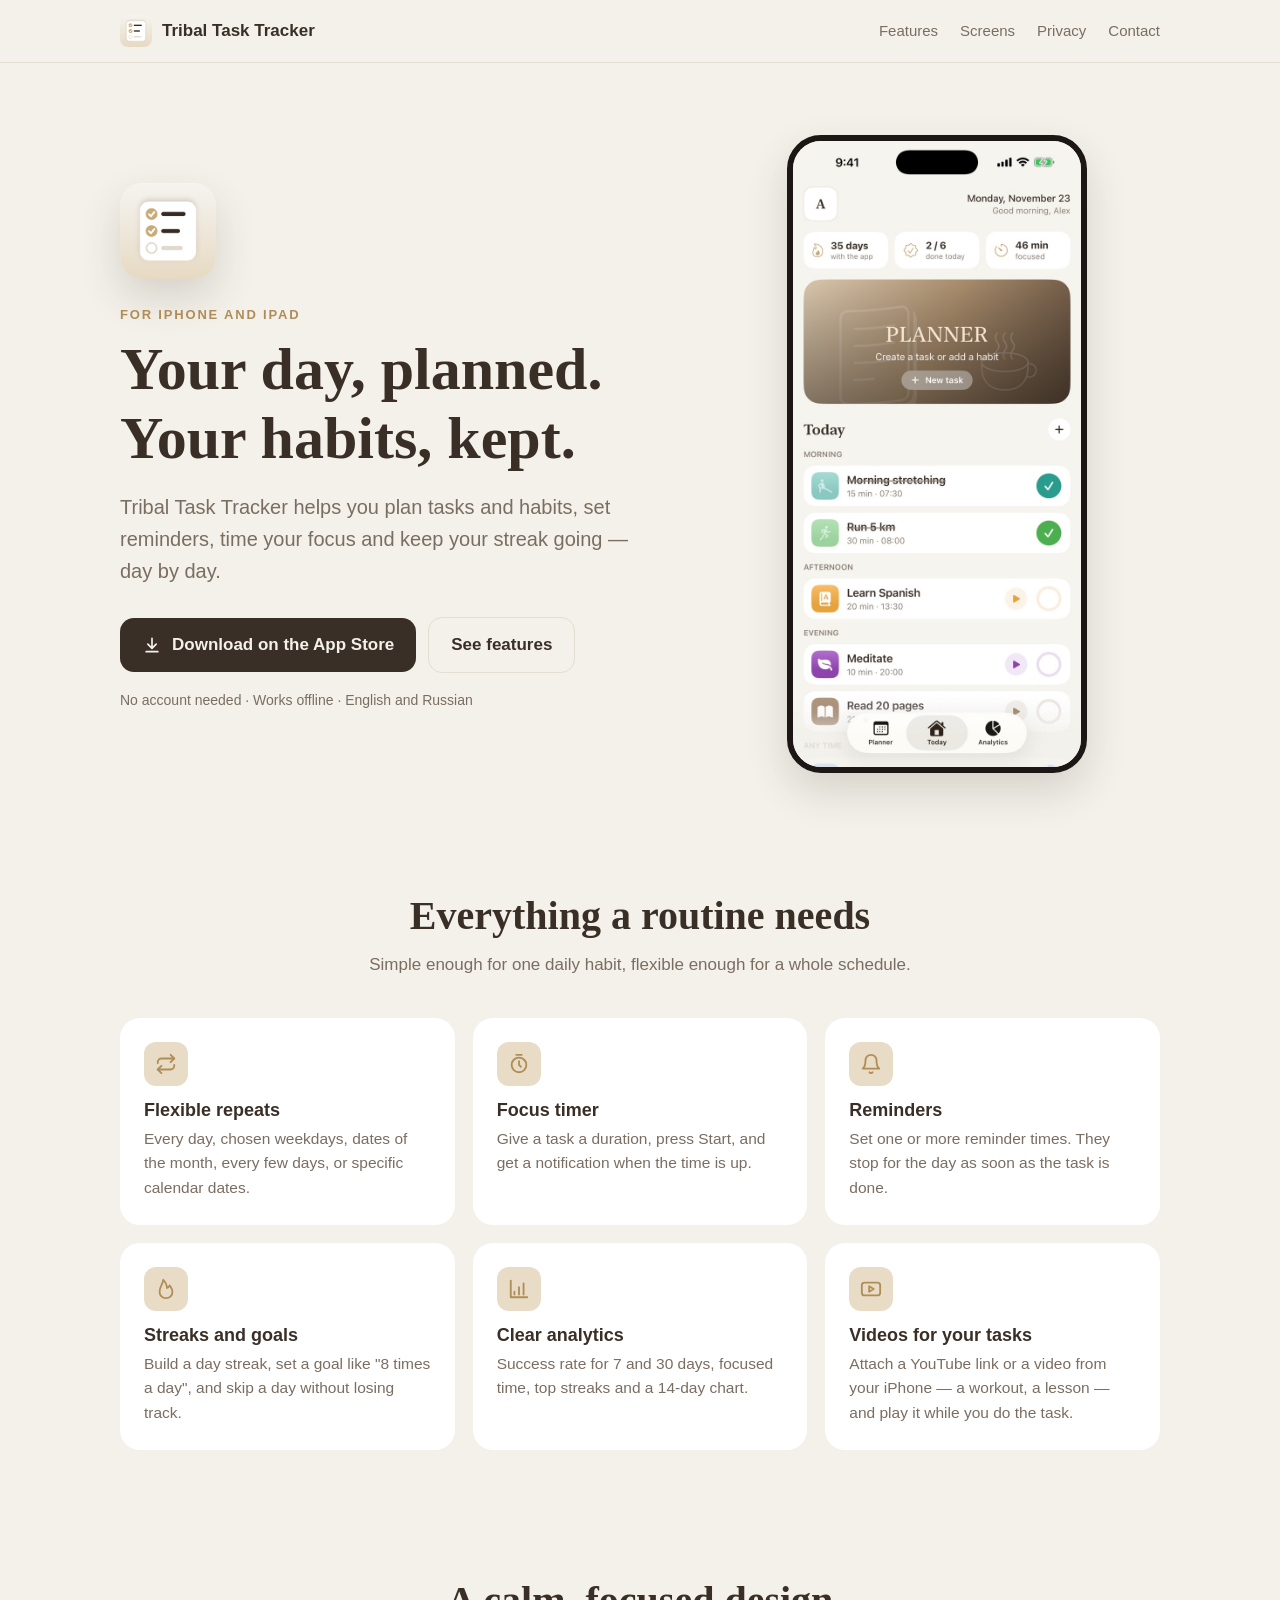
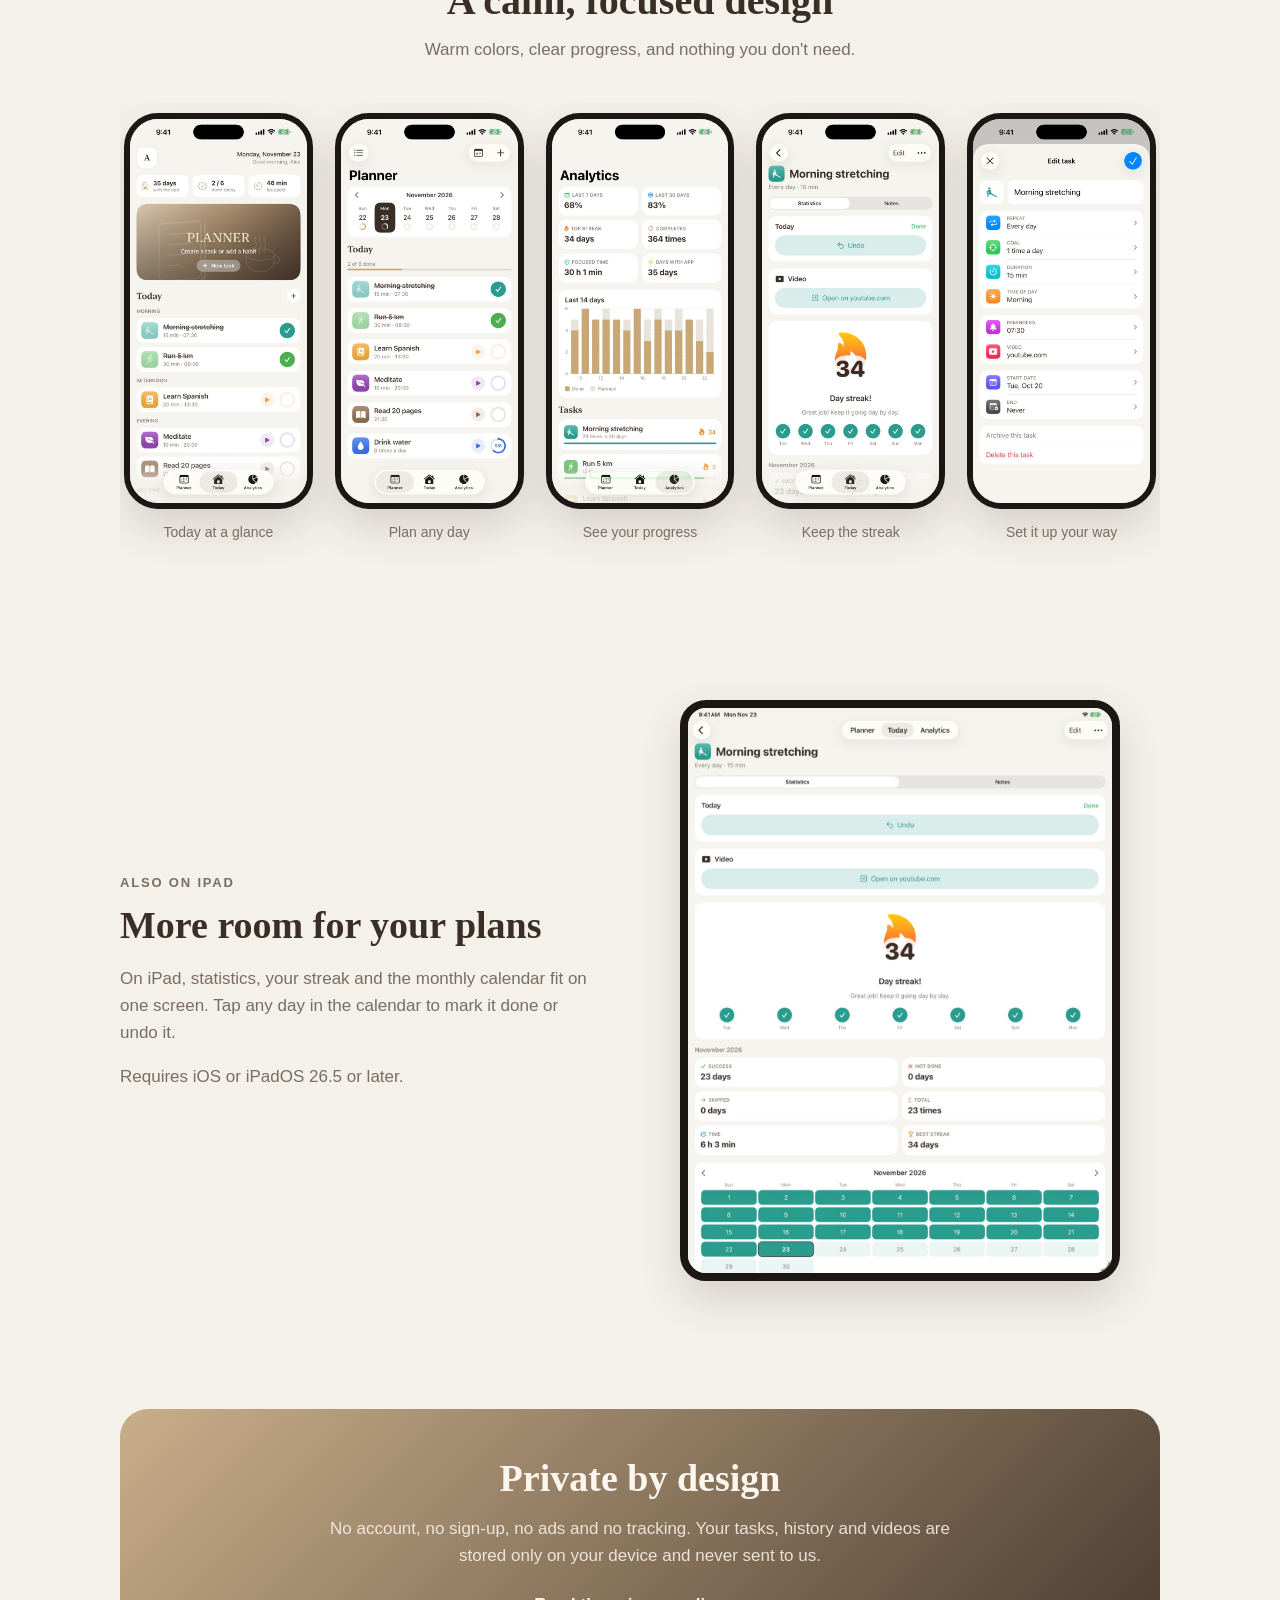
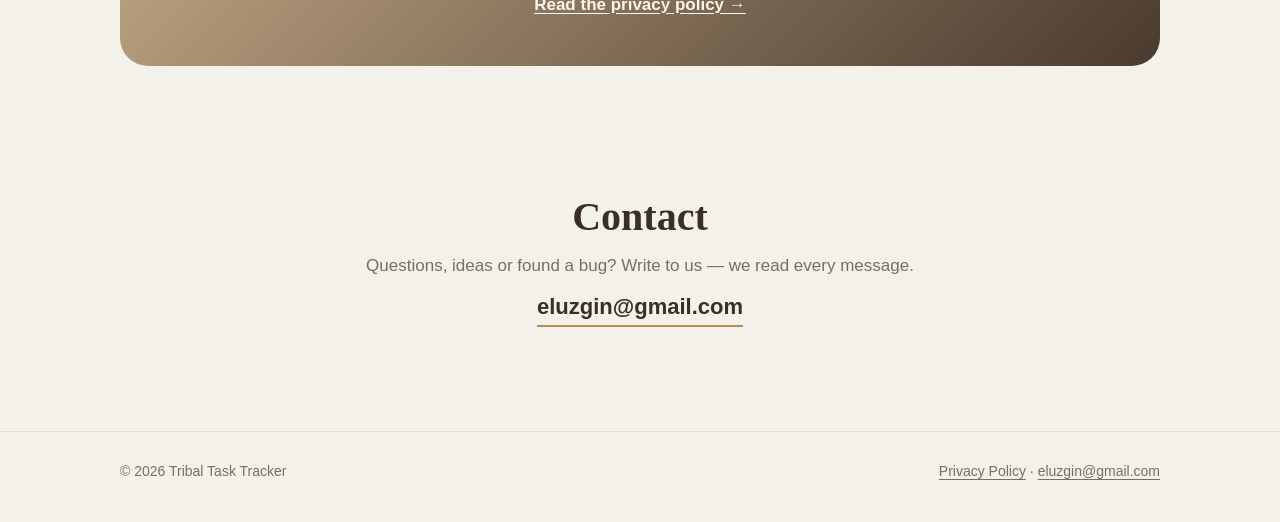
==== index.html @ 2f7b5831 "Add web site" ====
<!doctype html>
<html lang="en">
<head>
  <meta charset="utf-8">
  <meta name="viewport" content="width=device-width, initial-scale=1">
  <title>Tribal Task Tracker — tasks, habits and streaks for iPhone and iPad</title>
  <meta name="description" content="Tribal Task Tracker helps you plan tasks and habits, set reminders, time your focus and keep your streak. Private by design: all data stays on your device.">
  <meta property="og:title" content="Tribal Task Tracker">
  <meta property="og:description" content="Plan tasks and habits, set reminders and keep your streak. All data stays on your device.">
  <meta property="og:image" content="images/1-today.jpg">
  <link rel="icon" type="image/png" href="images/favicon.png">
  <link rel="apple-touch-icon" href="images/apple-touch-icon.png">
  <link rel="stylesheet" href="styles.css">
</head>
<body>
  <header class="site-header">
    <div class="wrap">
      <a class="brand" href="#top"><img src="images/icon.png" alt="">Tribal Task Tracker</a>
      <nav class="nav">
        <a class="hide-sm" href="#features">Features</a>
        <a class="hide-sm" href="#screens">Screens</a>
        <a href="privacy.html">Privacy</a>
        <a href="#contact">Contact</a>
      </nav>
    </div>
  </header>

  <main id="top">
    <section class="hero">
      <div class="wrap">
        <div>
          <img class="hero-icon" src="images/icon.png" alt="Tribal Task Tracker app icon">
          <p class="eyebrow">For iPhone and iPad</p>
          <h1>Your day, planned. Your habits, kept.</h1>
          <p class="lead">Tribal Task Tracker helps you plan tasks and habits, set reminders, time your focus and keep your streak going — day by day.</p>
          <div class="cta">
            <a class="button" href="https://apps.apple.com/app/id6837457190">
              <svg viewBox="0 0 24 24" aria-hidden="true"><path d="M12 3a1 1 0 0 1 1 1v9.59l3.3-3.3a1 1 0 1 1 1.4 1.42l-5 5a1 1 0 0 1-1.4 0l-5-5a1 1 0 1 1 1.4-1.42l3.3 3.3V4a1 1 0 0 1 1-1zM5 19h14a1 1 0 1 1 0 2H5a1 1 0 1 1 0-2z"/></svg>
              Download on the App Store
            </a>
            <a class="button secondary" href="#features">See features</a>
          </div>
          <p class="meta">No account needed · Works offline · English and Russian</p>
        </div>
        <div class="hero-shot">
          <img class="phone" src="images/1-today.jpg" alt="The Today screen showing morning, afternoon and evening tasks with progress" width="660" height="1434">
        </div>
      </div>
    </section>

    <section id="features">
      <div class="wrap">
        <div class="section-head">
          <h2>Everything a routine needs</h2>
          <p>Simple enough for one daily habit, flexible enough for a whole schedule.</p>
        </div>
        <div class="features">
          <div class="feature">
            <div class="ico"><svg viewBox="0 0 24 24"><path d="M17 2l4 4-4 4"/><path d="M3 11v-1a4 4 0 0 1 4-4h14"/><path d="M7 22l-4-4 4-4"/><path d="M21 13v1a4 4 0 0 1-4 4H3"/></svg></div>
            <h3>Flexible repeats</h3>
            <p>Every day, chosen weekdays, dates of the month, every few days, or specific calendar dates.</p>
          </div>
          <div class="feature">
            <div class="ico"><svg viewBox="0 0 24 24"><circle cx="12" cy="13" r="8"/><path d="M12 9v4l2 2"/><path d="M9 2h6"/></svg></div>
            <h3>Focus timer</h3>
            <p>Give a task a duration, press Start, and get a notification when the time is up.</p>
          </div>
          <div class="feature">
            <div class="ico"><svg viewBox="0 0 24 24"><path d="M18 8a6 6 0 0 0-12 0c0 7-3 9-3 9h18s-3-2-3-9"/><path d="M13.7 21a2 2 0 0 1-3.4 0"/></svg></div>
            <h3>Reminders</h3>
            <p>Set one or more reminder times. They stop for the day as soon as the task is done.</p>
          </div>
          <div class="feature">
            <div class="ico"><svg viewBox="0 0 24 24"><path d="M12 22c4 0 7-3 7-7 0-3-2-5-3-7-1 2-2 3-3 3 0-3-1-6-4-9 0 4-4 7-4 13 0 4 3 7 7 7z"/></svg></div>
            <h3>Streaks and goals</h3>
            <p>Build a day streak, set a goal like "8 times a day", and skip a day without losing track.</p>
          </div>
          <div class="feature">
            <div class="ico"><svg viewBox="0 0 24 24"><path d="M3 3v18h18"/><path d="M7 15v3"/><path d="M12 10v8"/><path d="M17 6v12"/></svg></div>
            <h3>Clear analytics</h3>
            <p>Success rate for 7 and 30 days, focused time, top streaks and a 14-day chart.</p>
          </div>
          <div class="feature">
            <div class="ico"><svg viewBox="0 0 24 24"><rect x="2" y="5" width="20" height="14" rx="3"/><path d="M10 9l5 3-5 3z"/></svg></div>
            <h3>Videos for your tasks</h3>
            <p>Attach a YouTube link or a video from your iPhone — a workout, a lesson — and play it while you do the task.</p>
          </div>
        </div>
      </div>
    </section>

    <section id="screens">
      <div class="wrap">
        <div class="section-head">
          <h2>A calm, focused design</h2>
          <p>Warm colors, clear progress, and nothing you don't need.</p>
        </div>
        <div class="shots">
          <figure><img class="phone" src="images/1-today.jpg" alt="Today screen" loading="lazy" width="660" height="1434"><figcaption>Today at a glance</figcaption></figure>
          <figure><img class="phone" src="images/2-planner.jpg" alt="Planner screen with a weekly calendar" loading="lazy" width="660" height="1434"><figcaption>Plan any day</figcaption></figure>
          <figure><img class="phone" src="images/3-analytics.jpg" alt="Analytics screen with statistics and a chart" loading="lazy" width="660" height="1434"><figcaption>See your progress</figcaption></figure>
          <figure><img class="phone" src="images/4-detail.jpg" alt="Task detail with a 34-day streak and a video button" loading="lazy" width="660" height="1434"><figcaption>Keep the streak</figcaption></figure>
          <figure><img class="phone" src="images/5-editor.jpg" alt="Task editor with repeat, goal, duration, reminders and video" loading="lazy" width="660" height="1434"><figcaption>Set it up your way</figcaption></figure>
        </div>
      </div>
    </section>

    <section>
      <div class="wrap ipad">
        <div>
          <p class="eyebrow">Also on iPad</p>
          <h2>More room for your plans</h2>
          <p>On iPad, statistics, your streak and the monthly calendar fit on one screen. Tap any day in the calendar to mark it done or undo it.</p>
          <p>Requires iOS or iPadOS 26.5 or later.</p>
        </div>
        <img class="tablet" src="images/ipad-detail.jpg" alt="Task detail on iPad with statistics and a monthly calendar" loading="lazy" width="1100" height="1467">
      </div>
    </section>

    <section>
      <div class="wrap">
        <div class="privacy-band">
          <h2>Private by design</h2>
          <p>No account, no sign-up, no ads and no tracking. Your tasks, history and videos are stored only on your device and never sent to us.</p>
          <a href="privacy.html">Read the privacy policy →</a>
        </div>
      </div>
    </section>

    <section id="contact" class="contact">
      <div class="wrap">
        <div class="section-head">
          <h2>Contact</h2>
          <p>Questions, ideas or found a bug? Write to us — we read every message.</p>
          <a class="mail" href="mailto:eluzgin@gmail.com">eluzgin@gmail.com</a>
        </div>
      </div>
    </section>
  </main>

  <footer>
    <div class="wrap">
      <span>© 2026 Tribal Task Tracker</span>
      <span><a href="privacy.html">Privacy Policy</a> · <a href="mailto:eluzgin@gmail.com">eluzgin@gmail.com</a></span>
    </div>
  </footer>
</body>
</html>
---- styles.css ----
:root {
  --bg: #f4f1ea;
  --card: #ffffff;
  --ink: #3a2f27;
  --ink-2: #7a6d62;
  --gold: #b08d57;
  --gold-soft: #e9dcc6;
  --line: #e4ddd1;
  --hero-a: #c9ae8a;
  --hero-b: #4a3b2f;
  --shadow: 0 18px 40px rgba(58, 47, 39, 0.16);
  --serif: "New York", ui-serif, Georgia, "Times New Roman", serif;
  --sans: -apple-system, BlinkMacSystemFont, "SF Pro Text", "Segoe UI", Roboto, Helvetica, Arial, sans-serif;
}

@media (prefers-color-scheme: dark) {
  :root {
    --bg: #1d1915;
    --card: #2a241f;
    --ink: #f1e9de;
    --ink-2: #b4a697;
    --gold: #d3b27c;
    --gold-soft: #3b3127;
    --line: #3a322b;
    --shadow: 0 18px 40px rgba(0, 0, 0, 0.45);
  }
}

* { box-sizing: border-box; }

html { scroll-behavior: smooth; }

body {
  margin: 0;
  background: var(--bg);
  color: var(--ink);
  font-family: var(--sans);
  font-size: 17px;
  line-height: 1.6;
  -webkit-font-smoothing: antialiased;
}

img { max-width: 100%; height: auto; display: block; }

a { color: var(--gold); text-underline-offset: 3px; }

.wrap { max-width: 1080px; margin: 0 auto; padding: 0 20px; }

/* Header */
.site-header {
  position: sticky; top: 0; z-index: 10;
  background: color-mix(in srgb, var(--bg) 86%, transparent);
  backdrop-filter: saturate(160%) blur(12px);
  -webkit-backdrop-filter: saturate(160%) blur(12px);
  border-bottom: 1px solid var(--line);
}
.site-header .wrap { display: flex; align-items: center; justify-content: space-between; height: 62px; }
.brand { display: flex; align-items: center; gap: 10px; color: var(--ink); text-decoration: none; font-weight: 600; }
.brand img { width: 32px; height: 32px; border-radius: 8px; }
.nav { display: flex; gap: 22px; }
.nav a { color: var(--ink-2); text-decoration: none; font-size: 15px; }
.nav a:hover { color: var(--ink); }

/* Hero */
.hero { padding: 72px 0 56px; }
.hero .wrap { display: grid; grid-template-columns: 1.1fr 0.9fr; gap: 48px; align-items: center; }
.hero-icon { width: 96px; height: 96px; border-radius: 22px; box-shadow: var(--shadow); margin-bottom: 26px; }
.eyebrow { text-transform: uppercase; letter-spacing: 0.14em; font-size: 13px; color: var(--gold); font-weight: 600; margin: 0 0 10px; }
h1, h2, h3 { font-family: var(--serif); font-weight: 600; line-height: 1.15; margin: 0; }
h1 { font-size: clamp(40px, 6vw, 60px); }
.lead { font-size: 20px; color: var(--ink-2); margin: 18px 0 30px; max-width: 34em; }
.cta { display: flex; flex-wrap: wrap; gap: 12px; align-items: center; }
.button {
  display: inline-flex; align-items: center; gap: 10px;
  background: var(--ink); color: var(--bg);
  padding: 13px 22px; border-radius: 14px;
  text-decoration: none; font-weight: 600;
}
.button svg { width: 20px; height: 20px; fill: currentColor; }
.button.secondary { background: transparent; color: var(--ink); border: 1px solid var(--line); }
.meta { margin-top: 16px; font-size: 14px; color: var(--ink-2); }
.hero-shot { justify-self: center; width: min(300px, 100%); }

.phone {
  border-radius: 34px;
  overflow: hidden;
  background: var(--card);
  box-shadow: var(--shadow);
  border: 6px solid #1c1714;
}

/* Sections */
section { padding: 64px 0; }
.section-head { text-align: center; max-width: 640px; margin: 0 auto 40px; }
.section-head h2 { font-size: clamp(30px, 4vw, 40px); }
.section-head p { color: var(--ink-2); margin: 12px 0 0; }

/* Features */
.features { display: grid; grid-template-columns: repeat(3, 1fr); gap: 18px; }
.feature { background: var(--card); border-radius: 20px; padding: 24px; }
.feature .ico {
  width: 44px; height: 44px; border-radius: 12px;
  display: grid; place-items: center;
  background: var(--gold-soft); color: var(--gold); margin-bottom: 14px;
}
.feature .ico svg { width: 22px; height: 22px; stroke: currentColor; fill: none; stroke-width: 2; stroke-linecap: round; stroke-linejoin: round; }
.feature h3 { font-family: var(--sans); font-size: 18px; margin-bottom: 6px; }
.feature p { margin: 0; color: var(--ink-2); font-size: 15.5px; }

/* Screenshots */
.shots {
  display: grid; grid-auto-flow: column; grid-auto-columns: minmax(186px, 1fr);
  gap: 22px; overflow-x: auto; padding: 10px 4px 28px;
  scroll-snap-type: x mandatory;
}
.shots figure { margin: 0; scroll-snap-align: center; }
.shots figcaption { text-align: center; font-size: 14px; color: var(--ink-2); margin-top: 12px; }

/* iPad band */
.ipad { display: grid; grid-template-columns: 1fr 1.1fr; gap: 48px; align-items: center; }
.ipad h2 { font-size: clamp(28px, 3.6vw, 38px); }
.ipad p { color: var(--ink-2); }
.tablet { justify-self: center; width: min(440px, 100%); border-radius: 26px; overflow: hidden; border: 8px solid #1c1714; box-shadow: var(--shadow); }

/* Privacy band */
.privacy-band {
  background: linear-gradient(135deg, var(--hero-a), var(--hero-b));
  color: #fbf6ee; border-radius: 28px; padding: 48px 40px; text-align: center;
}
.privacy-band h2 { font-size: clamp(28px, 3.6vw, 38px); }
.privacy-band p { max-width: 620px; margin: 14px auto 22px; color: rgba(251, 246, 238, 0.85); }
.privacy-band a { color: #fbf6ee; font-weight: 600; }

/* Contact */
.contact { text-align: center; }
.contact .mail {
  display: inline-block; margin-top: 10px; font-size: 22px; font-weight: 600;
  color: var(--ink); text-decoration: none; border-bottom: 2px solid var(--gold);
}

/* Footer */
footer { border-top: 1px solid var(--line); padding: 28px 0 40px; color: var(--ink-2); font-size: 14px; }
footer .wrap { display: flex; flex-wrap: wrap; gap: 12px 24px; justify-content: space-between; }
footer a { color: var(--ink-2); }

/* Policy page */
.policy { max-width: 760px; margin: 0 auto; padding: 56px 20px 72px; }
.policy h1 { font-size: clamp(36px, 5vw, 48px); }
.policy .updated { color: var(--ink-2); margin: 10px 0 32px; }
.policy h2 { font-size: 26px; margin: 40px 0 12px; }
.policy p, .policy li { color: var(--ink); }
.policy ul { padding-left: 22px; }
.policy li { margin-bottom: 8px; }
.policy .summary { background: var(--card); border-radius: 18px; padding: 20px 24px; border-left: 4px solid var(--gold); }

@media (max-width: 860px) {
  .hero { padding-top: 48px; }
  .hero .wrap, .ipad { grid-template-columns: 1fr; }
  .hero .wrap { text-align: center; }
  .hero-icon { margin-left: auto; margin-right: auto; }
  .lead { margin-left: auto; margin-right: auto; }
  .cta { justify-content: center; }
  .features { grid-template-columns: 1fr 1fr; }
  .nav a.hide-sm { display: none; }
}

@media (max-width: 560px) {
  body { font-size: 16px; }
  .features { grid-template-columns: 1fr; }
  .privacy-band { padding: 36px 22px; }
  .nav { gap: 16px; }
}
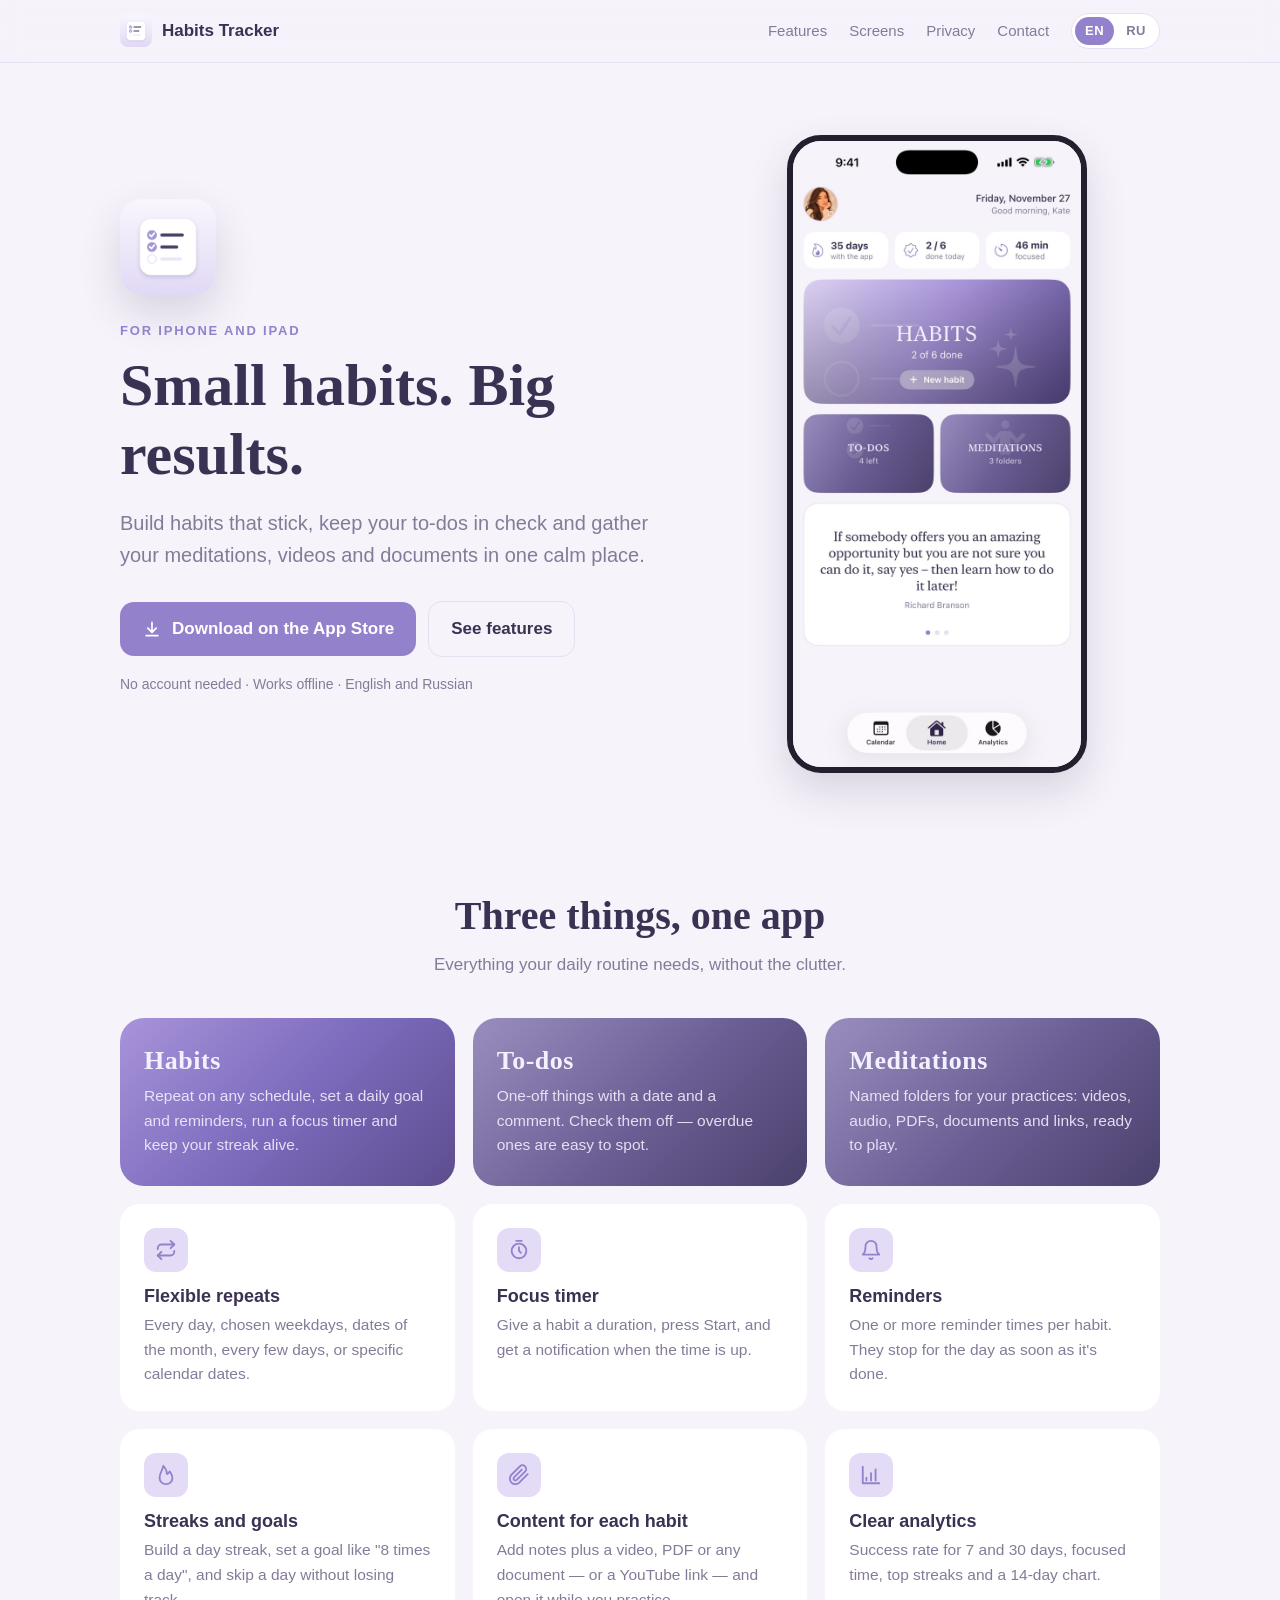
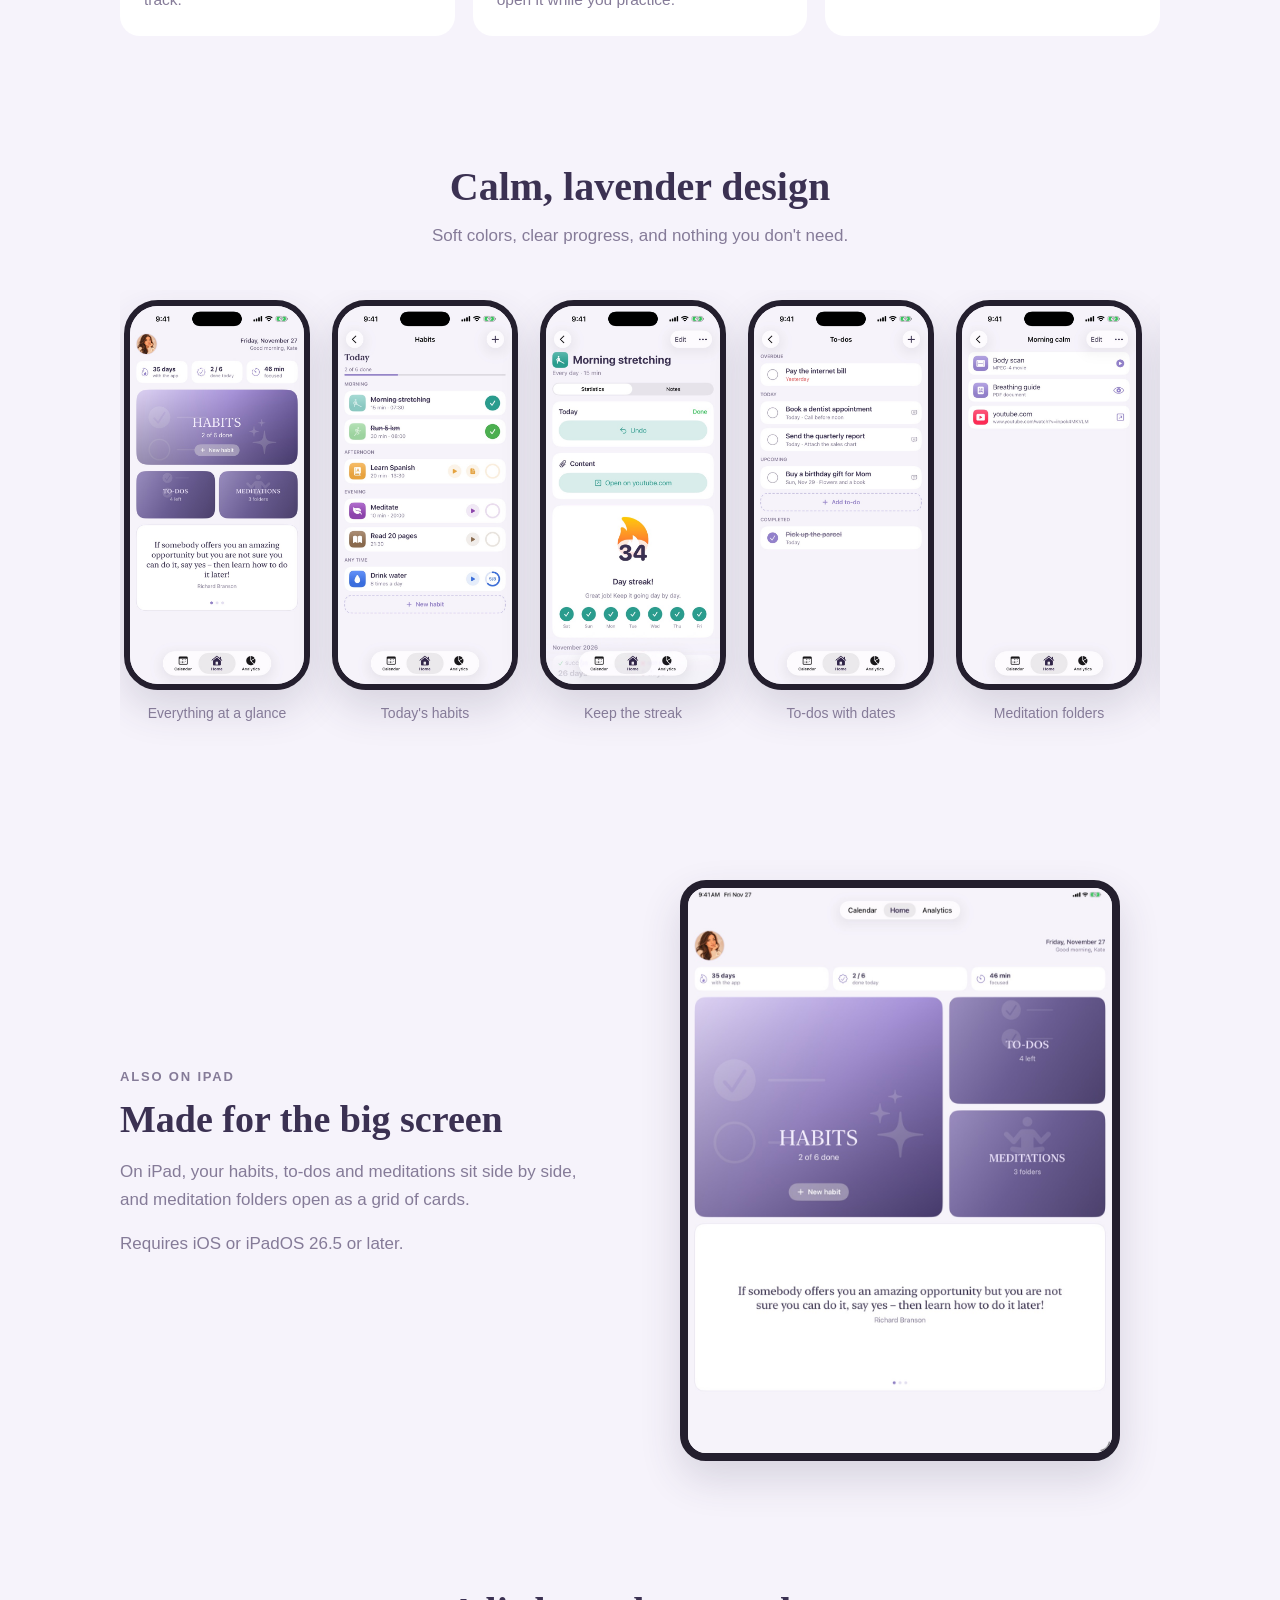
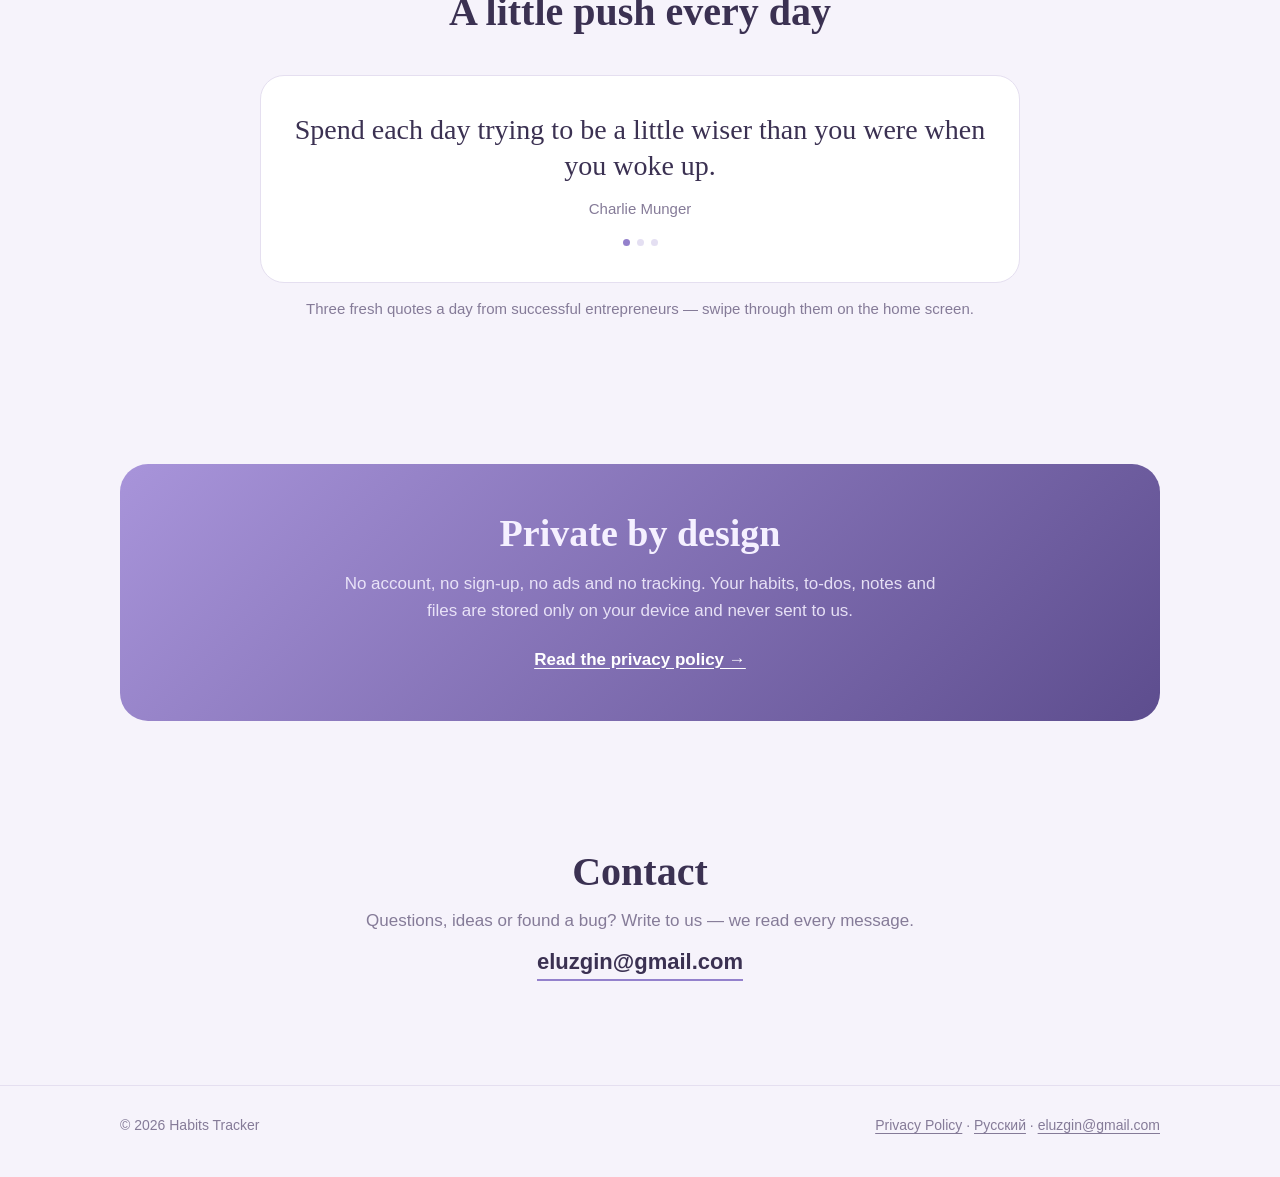
==== commit 0b3832a0: "Redesign site in lavender, add Russian version and language switch - Lavender palette and new app ic" ====
--- a/index.html
+++ b/index.html
@@ -3,11 +3,13 @@
 <head>
   <meta charset="utf-8">
   <meta name="viewport" content="width=device-width, initial-scale=1">
-  <title>Tribal Task Tracker — tasks, habits and streaks for iPhone and iPad</title>
-  <meta name="description" content="Tribal Task Tracker helps you plan tasks and habits, set reminders, time your focus and keep your streak. Private by design: all data stays on your device.">
-  <meta property="og:title" content="Tribal Task Tracker">
-  <meta property="og:description" content="Plan tasks and habits, set reminders and keep your streak. All data stays on your device.">
-  <meta property="og:image" content="images/1-today.jpg">
+  <title>Habits Tracker — habits, to-dos and meditations for iPhone and iPad</title>
+  <meta name="description" content="Habits Tracker helps you build habits, plan to-dos and keep your meditations in one place. Reminders, focus timer, streaks and analytics. Private by design: all data stays on your device.">
+  <meta property="og:title" content="Habits Tracker">
+  <meta property="og:description" content="Build habits, plan to-dos and keep your meditations in one place. All data stays on your device.">
+  <meta property="og:image" content="images/en/1-home.jpg">
+  <link rel="alternate" hreflang="en" href="index.html">
+  <link rel="alternate" hreflang="ru" href="ru/index.html">
   <link rel="icon" type="image/png" href="images/favicon.png">
   <link rel="apple-touch-icon" href="images/apple-touch-icon.png">
   <link rel="stylesheet" href="styles.css">
@@ -15,12 +17,13 @@
 <body>
   <header class="site-header">
     <div class="wrap">
-      <a class="brand" href="#top"><img src="images/icon.png" alt="">Tribal Task Tracker</a>
+      <a class="brand" href="#top"><img src="images/icon.png" alt=""><span>Habits Tracker</span></a>
       <nav class="nav">
         <a class="hide-sm" href="#features">Features</a>
         <a class="hide-sm" href="#screens">Screens</a>
-        <a href="privacy.html">Privacy</a>
-        <a href="#contact">Contact</a>
+        <a class="hide-sm" href="privacy.html">Privacy</a>
+        <a class="hide-sm" href="#contact">Contact</a>
+        <div class="lang" aria-label="Language"><span aria-current="true">EN</span><a href="ru/index.html" hreflang="ru" lang="ru">RU</a></div>
       </nav>
     </div>
   </header>
@@ -29,13 +32,13 @@
     <section class="hero">
       <div class="wrap">
         <div>
-          <img class="hero-icon" src="images/icon.png" alt="Tribal Task Tracker app icon">
+          <img class="hero-icon" src="images/icon.png" alt="Habits Tracker app icon">
           <p class="eyebrow">For iPhone and iPad</p>
-          <h1>Your day, planned. Your habits, kept.</h1>
-          <p class="lead">Tribal Task Tracker helps you plan tasks and habits, set reminders, time your focus and keep your streak going — day by day.</p>
+          <h1>Small habits. Big results.</h1>
+          <p class="lead">Build habits that stick, keep your to-dos in check and gather your meditations, videos and documents in one calm place.</p>
           <div class="cta">
             <a class="button" href="https://apps.apple.com/app/id6837457190">
-              <svg viewBox="0 0 24 24" aria-hidden="true"><path d="M12 3a1 1 0 0 1 1 1v9.59l3.3-3.3a1 1 0 1 1 1.4 1.42l-5 5a1 1 0 0 1-1.4 0l-5-5a1 1 0 1 1 1.4-1.42l3.3 3.3V4a1 1 0 0 1 1-1zM5 19h14a1 1 0 1 1 0 2H5a1 1 0 1 1 0-2z"/></svg>
+              <svg width="20" height="20" viewBox="0 0 24 24" aria-hidden="true"><path d="M12 3a1 1 0 0 1 1 1v9.59l3.3-3.3a1 1 0 1 1 1.4 1.42l-5 5a1 1 0 0 1-1.4 0l-5-5a1 1 0 1 1 1.4-1.42l3.3 3.3V4a1 1 0 0 1 1-1zM5 19h14a1 1 0 1 1 0 2H5a1 1 0 1 1 0-2z"/></svg>
               Download on the App Store
             </a>
             <a class="button secondary" href="#features">See features</a>
@@ -43,7 +46,7 @@
           <p class="meta">No account needed · Works offline · English and Russian</p>
         </div>
         <div class="hero-shot">
-          <img class="phone" src="images/1-today.jpg" alt="The Today screen showing morning, afternoon and evening tasks with progress" width="660" height="1434">
+          <img class="phone" src="images/en/1-home.jpg" alt="Home screen with the Habits banner, To-dos and Meditations tiles, and a daily quote" width="660" height="1434">
         </div>
       </div>
     </section>
@@ -51,39 +54,53 @@
     <section id="features">
       <div class="wrap">
         <div class="section-head">
-          <h2>Everything a routine needs</h2>
-          <p>Simple enough for one daily habit, flexible enough for a whole schedule.</p>
+          <h2>Three things, one app</h2>
+          <p>Everything your daily routine needs, without the clutter.</p>
+        </div>
+        <div class="pillars">
+          <div class="pillar main">
+            <h3>Habits</h3>
+            <p>Repeat on any schedule, set a daily goal and reminders, run a focus timer and keep your streak alive.</p>
+          </div>
+          <div class="pillar">
+            <h3>To-dos</h3>
+            <p>One-off things with a date and a comment. Check them off — overdue ones are easy to spot.</p>
+          </div>
+          <div class="pillar">
+            <h3>Meditations</h3>
+            <p>Named folders for your practices: videos, audio, PDFs, documents and links, ready to play.</p>
+          </div>
         </div>
         <div class="features">
           <div class="feature">
-            <div class="ico"><svg viewBox="0 0 24 24"><path d="M17 2l4 4-4 4"/><path d="M3 11v-1a4 4 0 0 1 4-4h14"/><path d="M7 22l-4-4 4-4"/><path d="M21 13v1a4 4 0 0 1-4 4H3"/></svg></div>
+            <div class="ico"><svg width="22" height="22" viewBox="0 0 24 24"><path d="M17 2l4 4-4 4"/><path d="M3 11v-1a4 4 0 0 1 4-4h14"/><path d="M7 22l-4-4 4-4"/><path d="M21 13v1a4 4 0 0 1-4 4H3"/></svg></div>
             <h3>Flexible repeats</h3>
             <p>Every day, chosen weekdays, dates of the month, every few days, or specific calendar dates.</p>
           </div>
           <div class="feature">
-            <div class="ico"><svg viewBox="0 0 24 24"><circle cx="12" cy="13" r="8"/><path d="M12 9v4l2 2"/><path d="M9 2h6"/></svg></div>
+            <div class="ico"><svg width="22" height="22" viewBox="0 0 24 24"><circle cx="12" cy="13" r="8"/><path d="M12 9v4l2 2"/><path d="M9 2h6"/></svg></div>
             <h3>Focus timer</h3>
-            <p>Give a task a duration, press Start, and get a notification when the time is up.</p>
+            <p>Give a habit a duration, press Start, and get a notification when the time is up.</p>
           </div>
           <div class="feature">
-            <div class="ico"><svg viewBox="0 0 24 24"><path d="M18 8a6 6 0 0 0-12 0c0 7-3 9-3 9h18s-3-2-3-9"/><path d="M13.7 21a2 2 0 0 1-3.4 0"/></svg></div>
+            <div class="ico"><svg width="22" height="22" viewBox="0 0 24 24"><path d="M18 8a6 6 0 0 0-12 0c0 7-3 9-3 9h18s-3-2-3-9"/><path d="M13.7 21a2 2 0 0 1-3.4 0"/></svg></div>
             <h3>Reminders</h3>
-            <p>Set one or more reminder times. They stop for the day as soon as the task is done.</p>
+            <p>One or more reminder times per habit. They stop for the day as soon as it's done.</p>
           </div>
           <div class="feature">
-            <div class="ico"><svg viewBox="0 0 24 24"><path d="M12 22c4 0 7-3 7-7 0-3-2-5-3-7-1 2-2 3-3 3 0-3-1-6-4-9 0 4-4 7-4 13 0 4 3 7 7 7z"/></svg></div>
+            <div class="ico"><svg width="22" height="22" viewBox="0 0 24 24"><path d="M12 22c4 0 7-3 7-7 0-3-2-5-3-7-1 2-2 3-3 3 0-3-1-6-4-9 0 4-4 7-4 13 0 4 3 7 7 7z"/></svg></div>
             <h3>Streaks and goals</h3>
             <p>Build a day streak, set a goal like "8 times a day", and skip a day without losing track.</p>
           </div>
           <div class="feature">
-            <div class="ico"><svg viewBox="0 0 24 24"><path d="M3 3v18h18"/><path d="M7 15v3"/><path d="M12 10v8"/><path d="M17 6v12"/></svg></div>
+            <div class="ico"><svg width="22" height="22" viewBox="0 0 24 24"><path d="M21.44 11.05l-9.19 9.19a6 6 0 0 1-8.49-8.49l9.19-9.19a4 4 0 0 1 5.66 5.66l-9.2 9.19a2 2 0 0 1-2.83-2.83l8.49-8.48"/></svg></div>
+            <h3>Content for each habit</h3>
+            <p>Add notes plus a video, PDF or any document — or a YouTube link — and open it while you practice.</p>
+          </div>
+          <div class="feature">
+            <div class="ico"><svg width="22" height="22" viewBox="0 0 24 24"><path d="M3 3v18h18"/><path d="M7 15v3"/><path d="M12 10v8"/><path d="M17 6v12"/></svg></div>
             <h3>Clear analytics</h3>
             <p>Success rate for 7 and 30 days, focused time, top streaks and a 14-day chart.</p>
-          </div>
-          <div class="feature">
-            <div class="ico"><svg viewBox="0 0 24 24"><rect x="2" y="5" width="20" height="14" rx="3"/><path d="M10 9l5 3-5 3z"/></svg></div>
-            <h3>Videos for your tasks</h3>
-            <p>Attach a YouTube link or a video from your iPhone — a workout, a lesson — and play it while you do the task.</p>
           </div>
         </div>
       </div>
@@ -92,15 +109,16 @@
     <section id="screens">
       <div class="wrap">
         <div class="section-head">
-          <h2>A calm, focused design</h2>
-          <p>Warm colors, clear progress, and nothing you don't need.</p>
+          <h2>Calm, lavender design</h2>
+          <p>Soft colors, clear progress, and nothing you don't need.</p>
         </div>
         <div class="shots">
-          <figure><img class="phone" src="images/1-today.jpg" alt="Today screen" loading="lazy" width="660" height="1434"><figcaption>Today at a glance</figcaption></figure>
-          <figure><img class="phone" src="images/2-planner.jpg" alt="Planner screen with a weekly calendar" loading="lazy" width="660" height="1434"><figcaption>Plan any day</figcaption></figure>
-          <figure><img class="phone" src="images/3-analytics.jpg" alt="Analytics screen with statistics and a chart" loading="lazy" width="660" height="1434"><figcaption>See your progress</figcaption></figure>
-          <figure><img class="phone" src="images/4-detail.jpg" alt="Task detail with a 34-day streak and a video button" loading="lazy" width="660" height="1434"><figcaption>Keep the streak</figcaption></figure>
-          <figure><img class="phone" src="images/5-editor.jpg" alt="Task editor with repeat, goal, duration, reminders and video" loading="lazy" width="660" height="1434"><figcaption>Set it up your way</figcaption></figure>
+          <figure><img class="phone" src="images/en/1-home.jpg" alt="Home screen" loading="lazy" width="660" height="1434"><figcaption>Everything at a glance</figcaption></figure>
+          <figure><img class="phone" src="images/en/2-habits.jpg" alt="Today's habits grouped by morning, afternoon and evening" loading="lazy" width="660" height="1434"><figcaption>Today's habits</figcaption></figure>
+          <figure><img class="phone" src="images/en/3-detail.jpg" alt="Habit detail with a 34-day streak and attached content" loading="lazy" width="660" height="1434"><figcaption>Keep the streak</figcaption></figure>
+          <figure><img class="phone" src="images/en/4-todos.jpg" alt="To-dos grouped into overdue, today, upcoming and completed" loading="lazy" width="660" height="1434"><figcaption>To-dos with dates</figcaption></figure>
+          <figure><img class="phone" src="images/en/5-meditations.jpg" alt="Meditation folder with a video, a PDF and a YouTube link" loading="lazy" width="660" height="1434"><figcaption>Meditation folders</figcaption></figure>
+          <figure><img class="phone" src="images/en/6-analytics.jpg" alt="Analytics with statistics and a chart" loading="lazy" width="660" height="1434"><figcaption>See your progress</figcaption></figure>
         </div>
       </div>
     </section>
@@ -109,11 +127,25 @@
       <div class="wrap ipad">
         <div>
           <p class="eyebrow">Also on iPad</p>
-          <h2>More room for your plans</h2>
-          <p>On iPad, statistics, your streak and the monthly calendar fit on one screen. Tap any day in the calendar to mark it done or undo it.</p>
+          <h2>Made for the big screen</h2>
+          <p>On iPad, your habits, to-dos and meditations sit side by side, and meditation folders open as a grid of cards.</p>
           <p>Requires iOS or iPadOS 26.5 or later.</p>
         </div>
-        <img class="tablet" src="images/ipad-detail.jpg" alt="Task detail on iPad with statistics and a monthly calendar" loading="lazy" width="1100" height="1467">
+        <img class="tablet" src="images/en/ipad-home.jpg" alt="Home screen on iPad" loading="lazy" width="1100" height="1467">
+      </div>
+    </section>
+
+    <section>
+      <div class="wrap">
+        <div class="section-head">
+          <h2>A little push every day</h2>
+        </div>
+        <div class="quote">
+          <blockquote>Spend each day trying to be a little wiser than you were when you woke up.</blockquote>
+          <cite>Charlie Munger</cite>
+          <div class="dots" aria-hidden="true"><i></i><i></i><i></i></div>
+        </div>
+        <p class="quote-note">Three fresh quotes a day from successful entrepreneurs — swipe through them on the home screen.</p>
       </div>
     </section>
 
@@ -121,7 +153,7 @@
       <div class="wrap">
         <div class="privacy-band">
           <h2>Private by design</h2>
-          <p>No account, no sign-up, no ads and no tracking. Your tasks, history and videos are stored only on your device and never sent to us.</p>
+          <p>No account, no sign-up, no ads and no tracking. Your habits, to-dos, notes and files are stored only on your device and never sent to us.</p>
           <a href="privacy.html">Read the privacy policy →</a>
         </div>
       </div>
@@ -140,8 +172,8 @@
 
   <footer>
     <div class="wrap">
-      <span>© 2026 Tribal Task Tracker</span>
-      <span><a href="privacy.html">Privacy Policy</a> · <a href="mailto:eluzgin@gmail.com">eluzgin@gmail.com</a></span>
+      <span>© 2026 Habits Tracker</span>
+      <span><a href="privacy.html">Privacy Policy</a> · <a href="ru/index.html" lang="ru">Русский</a> · <a href="mailto:eluzgin@gmail.com">eluzgin@gmail.com</a></span>
     </div>
   </footer>
 </body>
--- a/styles.css
+++ b/styles.css
@@ -1,27 +1,29 @@
+/* Lavender palette, matching the app. */
 :root {
-  --bg: #f4f1ea;
+  --bg: #f6f3fb;
   --card: #ffffff;
-  --ink: #3a2f27;
-  --ink-2: #7a6d62;
-  --gold: #b08d57;
-  --gold-soft: #e9dcc6;
-  --line: #e4ddd1;
-  --hero-a: #c9ae8a;
-  --hero-b: #4a3b2f;
-  --shadow: 0 18px 40px rgba(58, 47, 39, 0.16);
+  --ink: #3b3152;
+  --ink-2: #857b98;
+  --accent: #9481cc;
+  --accent-soft: #e4dcf6;
+  --line: #e5dff0;
+  --hero-a: #dcd2f2;
+  --hero-b: #a894da;
+  --hero-c: #5d4d8e;
+  --shadow: 0 18px 40px rgba(59, 49, 82, 0.16);
   --serif: "New York", ui-serif, Georgia, "Times New Roman", serif;
   --sans: -apple-system, BlinkMacSystemFont, "SF Pro Text", "Segoe UI", Roboto, Helvetica, Arial, sans-serif;
 }
 
 @media (prefers-color-scheme: dark) {
   :root {
-    --bg: #1d1915;
-    --card: #2a241f;
-    --ink: #f1e9de;
-    --ink-2: #b4a697;
-    --gold: #d3b27c;
-    --gold-soft: #3b3127;
-    --line: #3a322b;
+    --bg: #15121c;
+    --card: #241f2e;
+    --ink: #eee9f8;
+    --ink-2: #a89fbb;
+    --accent: #b3a3e3;
+    --accent-soft: #3e3556;
+    --line: #383147;
     --shadow: 0 18px 40px rgba(0, 0, 0, 0.45);
   }
 }
@@ -42,7 +44,7 @@
 
 img { max-width: 100%; height: auto; display: block; }
 
-a { color: var(--gold); text-underline-offset: 3px; }
+a { color: var(--accent); text-underline-offset: 3px; }
 
 .wrap { max-width: 1080px; margin: 0 auto; padding: 0 20px; }
 
@@ -54,25 +56,38 @@
   -webkit-backdrop-filter: saturate(160%) blur(12px);
   border-bottom: 1px solid var(--line);
 }
-.site-header .wrap { display: flex; align-items: center; justify-content: space-between; height: 62px; }
-.brand { display: flex; align-items: center; gap: 10px; color: var(--ink); text-decoration: none; font-weight: 600; }
+.site-header .wrap { display: flex; align-items: center; justify-content: space-between; gap: 16px; height: 62px; }
+.brand { display: flex; align-items: center; gap: 10px; color: var(--ink); text-decoration: none; font-weight: 600; white-space: nowrap; }
 .brand img { width: 32px; height: 32px; border-radius: 8px; }
-.nav { display: flex; gap: 22px; }
+.nav { display: flex; align-items: center; gap: 22px; }
 .nav a { color: var(--ink-2); text-decoration: none; font-size: 15px; }
 .nav a:hover { color: var(--ink); }
+
+/* Language switch, top right */
+.lang {
+  display: inline-flex; padding: 3px; gap: 2px;
+  background: var(--card); border: 1px solid var(--line); border-radius: 999px;
+}
+.lang a, .lang span {
+  font-size: 13px; font-weight: 600; letter-spacing: 0.04em;
+  padding: 4px 10px; border-radius: 999px; text-decoration: none;
+}
+.lang a { color: var(--ink-2); }
+.lang a:hover { color: var(--ink); }
+.lang span { background: var(--accent); color: #fff; }
 
 /* Hero */
 .hero { padding: 72px 0 56px; }
 .hero .wrap { display: grid; grid-template-columns: 1.1fr 0.9fr; gap: 48px; align-items: center; }
 .hero-icon { width: 96px; height: 96px; border-radius: 22px; box-shadow: var(--shadow); margin-bottom: 26px; }
-.eyebrow { text-transform: uppercase; letter-spacing: 0.14em; font-size: 13px; color: var(--gold); font-weight: 600; margin: 0 0 10px; }
-h1, h2, h3 { font-family: var(--serif); font-weight: 600; line-height: 1.15; margin: 0; }
+.eyebrow { text-transform: uppercase; letter-spacing: 0.14em; font-size: 13px; color: var(--accent); font-weight: 600; margin: 0 0 10px; }
+h1, h2, h3 { font-family: var(--serif); font-weight: 600; line-height: 1.15; margin: 0; overflow-wrap: break-word; hyphens: auto; }
 h1 { font-size: clamp(40px, 6vw, 60px); }
 .lead { font-size: 20px; color: var(--ink-2); margin: 18px 0 30px; max-width: 34em; }
 .cta { display: flex; flex-wrap: wrap; gap: 12px; align-items: center; }
 .button {
   display: inline-flex; align-items: center; gap: 10px;
-  background: var(--ink); color: var(--bg);
+  background: var(--accent); color: #fff;
   padding: 13px 22px; border-radius: 14px;
   text-decoration: none; font-weight: 600;
 }
@@ -86,7 +101,7 @@
   overflow: hidden;
   background: var(--card);
   box-shadow: var(--shadow);
-  border: 6px solid #1c1714;
+  border: 6px solid #241f2e;
 }
 
 /* Sections */
@@ -94,6 +109,16 @@
 .section-head { text-align: center; max-width: 640px; margin: 0 auto 40px; }
 .section-head h2 { font-size: clamp(30px, 4vw, 40px); }
 .section-head p { color: var(--ink-2); margin: 12px 0 0; }
+
+/* Three pillars: habits, to-dos, meditations */
+.pillars { display: grid; grid-template-columns: repeat(3, 1fr); gap: 18px; margin-bottom: 18px; }
+.pillar {
+  border-radius: 24px; padding: 28px 24px; color: #f5f0ff;
+  background: linear-gradient(135deg, #9a8dbe, #6a5d93 55%, #4b416c);
+}
+.pillar.main { background: linear-gradient(135deg, #a894da, #7d6bbd 50%, var(--hero-c)); }
+.pillar h3 { font-size: 26px; letter-spacing: 0.02em; margin-bottom: 8px; }
+.pillar p { margin: 0; color: rgba(245, 240, 255, 0.88); font-size: 15.5px; }
 
 /* Features */
 .features { display: grid; grid-template-columns: repeat(3, 1fr); gap: 18px; }
@@ -101,7 +126,7 @@
 .feature .ico {
   width: 44px; height: 44px; border-radius: 12px;
   display: grid; place-items: center;
-  background: var(--gold-soft); color: var(--gold); margin-bottom: 14px;
+  background: var(--accent-soft); color: var(--accent); margin-bottom: 14px;
 }
 .feature .ico svg { width: 22px; height: 22px; stroke: currentColor; fill: none; stroke-width: 2; stroke-linecap: round; stroke-linejoin: round; }
 .feature h3 { font-family: var(--sans); font-size: 18px; margin-bottom: 6px; }
@@ -120,22 +145,34 @@
 .ipad { display: grid; grid-template-columns: 1fr 1.1fr; gap: 48px; align-items: center; }
 .ipad h2 { font-size: clamp(28px, 3.6vw, 38px); }
 .ipad p { color: var(--ink-2); }
-.tablet { justify-self: center; width: min(440px, 100%); border-radius: 26px; overflow: hidden; border: 8px solid #1c1714; box-shadow: var(--shadow); }
+.tablet { justify-self: center; width: min(440px, 100%); border-radius: 26px; overflow: hidden; border: 8px solid #241f2e; box-shadow: var(--shadow); }
+
+/* Quote band */
+.quote {
+  background: var(--card); border: 1px solid var(--line); border-radius: 24px;
+  padding: 36px 28px; text-align: center; max-width: 760px; margin: 0 auto;
+}
+.quote blockquote { margin: 0; font-family: var(--serif); font-size: clamp(22px, 3vw, 28px); line-height: 1.3; }
+.quote cite { display: block; margin-top: 12px; font-style: normal; color: var(--ink-2); font-size: 15px; }
+.quote .dots { display: flex; gap: 7px; justify-content: center; margin-top: 18px; }
+.quote .dots i { width: 7px; height: 7px; border-radius: 50%; background: var(--accent); opacity: 0.25; }
+.quote .dots i:first-child { opacity: 1; }
+.quote-note { text-align: center; color: var(--ink-2); font-size: 15px; margin-top: 14px; }
 
 /* Privacy band */
 .privacy-band {
-  background: linear-gradient(135deg, var(--hero-a), var(--hero-b));
-  color: #fbf6ee; border-radius: 28px; padding: 48px 40px; text-align: center;
+  background: linear-gradient(135deg, var(--hero-b), var(--hero-c));
+  color: #f5f0ff; border-radius: 28px; padding: 48px 40px; text-align: center;
 }
 .privacy-band h2 { font-size: clamp(28px, 3.6vw, 38px); }
-.privacy-band p { max-width: 620px; margin: 14px auto 22px; color: rgba(251, 246, 238, 0.85); }
-.privacy-band a { color: #fbf6ee; font-weight: 600; }
+.privacy-band p { max-width: 620px; margin: 14px auto 22px; color: rgba(245, 240, 255, 0.88); }
+.privacy-band a { color: #fff; font-weight: 600; }
 
 /* Contact */
 .contact { text-align: center; }
 .contact .mail {
   display: inline-block; margin-top: 10px; font-size: 22px; font-weight: 600;
-  color: var(--ink); text-decoration: none; border-bottom: 2px solid var(--gold);
+  color: var(--ink); text-decoration: none; border-bottom: 2px solid var(--accent);
 }
 
 /* Footer */
@@ -151,7 +188,7 @@
 .policy p, .policy li { color: var(--ink); }
 .policy ul { padding-left: 22px; }
 .policy li { margin-bottom: 8px; }
-.policy .summary { background: var(--card); border-radius: 18px; padding: 20px 24px; border-left: 4px solid var(--gold); }
+.policy .summary { background: var(--card); border-radius: 18px; padding: 20px 24px; border-left: 4px solid var(--accent); }
 
 @media (max-width: 860px) {
   .hero { padding-top: 48px; }
@@ -160,13 +197,15 @@
   .hero-icon { margin-left: auto; margin-right: auto; }
   .lead { margin-left: auto; margin-right: auto; }
   .cta { justify-content: center; }
-  .features { grid-template-columns: 1fr 1fr; }
+  .features, .pillars { grid-template-columns: 1fr 1fr; }
+  .pillar.main { grid-column: 1 / -1; }
   .nav a.hide-sm { display: none; }
 }
 
 @media (max-width: 560px) {
   body { font-size: 16px; }
-  .features { grid-template-columns: 1fr; }
+  .features, .pillars { grid-template-columns: 1fr; }
   .privacy-band { padding: 36px 22px; }
-  .nav { gap: 16px; }
-}
+  .nav { gap: 14px; }
+  .brand span { display: none; }
+}
